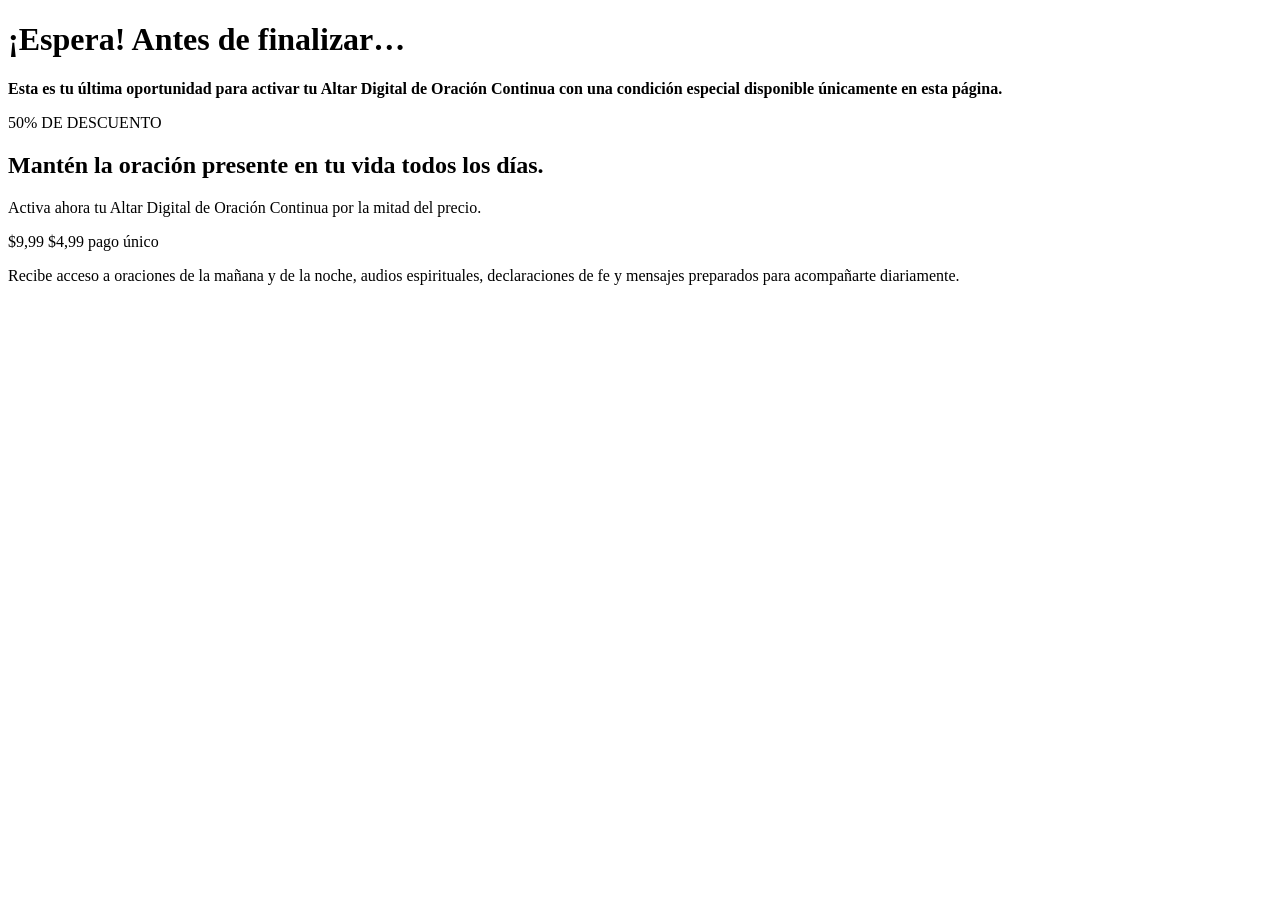
==== dow2/index.html @ 71f6337f "Adiciona pagina de oferta especial em /dow2 (Altar Digital, 50% off) Co-Authored-By: Claude Fable 5 " ====
<!DOCTYPE html>
<html lang="es">
<head>
  <meta charset="UTF-8">
  <meta name="viewport" content="width=device-width, initial-scale=1.0">
  <meta name="robots" content="noindex, nofollow">
  <meta name="theme-color" content="#c40000">

  <title>Espera — Oferta especial</title>
  <meta name="description" content="Última oportunidad: 50% de descuento, solo $4,99.">

  <!-- Fonts -->
  <link rel="preconnect" href="https://fonts.googleapis.com">
  <link rel="preconnect" href="https://fonts.gstatic.com" crossorigin>
  <link href="https://fonts.googleapis.com/css2?family=Inter:wght@400;600;700;800;900&display=swap" rel="stylesheet">

  <!-- Styles -->
  <link rel="stylesheet" href="/up3/assets/css/style.css">
</head>
<body>

  <!-- ============================================
       SEÇÃO 1 — ALERTA (fundo vermelho)
  ============================================= -->
  <header class="alert-bar">
    <div class="container">
      <h1 class="alert-bar__title">¡Espera! Antes de finalizar…</h1>
      <p class="alert-bar__text">
        <strong>Esta es tu última oportunidad para activar tu Altar Digital
        de Oración Continua con una condición especial disponible
        únicamente en esta página.</strong>
      </p>
    </div>
  </header>

  <!-- ============================================
       SEÇÃO 2 — OFERTA (fundo branco)
  ============================================= -->
  <main class="offer">
    <div class="container">

      <span class="offer__badge">50% DE DESCUENTO</span>

      <h2 class="offer__title">
        Mantén la oración presente en tu vida todos los días.
      </h2>

      <p class="offer__subtitle">
        Activa ahora tu Altar Digital de Oración Continua
        por la mitad del precio.
      </p>

      <div class="offer__price">
        <span class="offer__price-old">$9,99</span>
        <span class="offer__price-now">$4,99</span>
        <span class="offer__price-note">pago único</span>
      </div>

      <p class="offer__text">
        Recibe acceso a oraciones de la mañana y de la noche, audios
        espirituales, declaraciones de fe y mensajes preparados para
        acompañarte diariamente.
      </p>

      <!-- HOTMART - Sales Funnel Widget -->
      <div class="offer__cta">
        <div id="hotmart-sales-funnel"></div>
      </div>

    </div>
  </main>

  <!-- Scripts -->
  <script src="/up3/assets/js/main.js"></script>

  <!-- HOTMART - Sales Funnel Widget -->
  <script src="https://checkout.hotmart.com/lib/hotmart-checkout-elements.js"></script>
  <script src="/up3/assets/js/hotmart.js"></script>
</body>
</html>
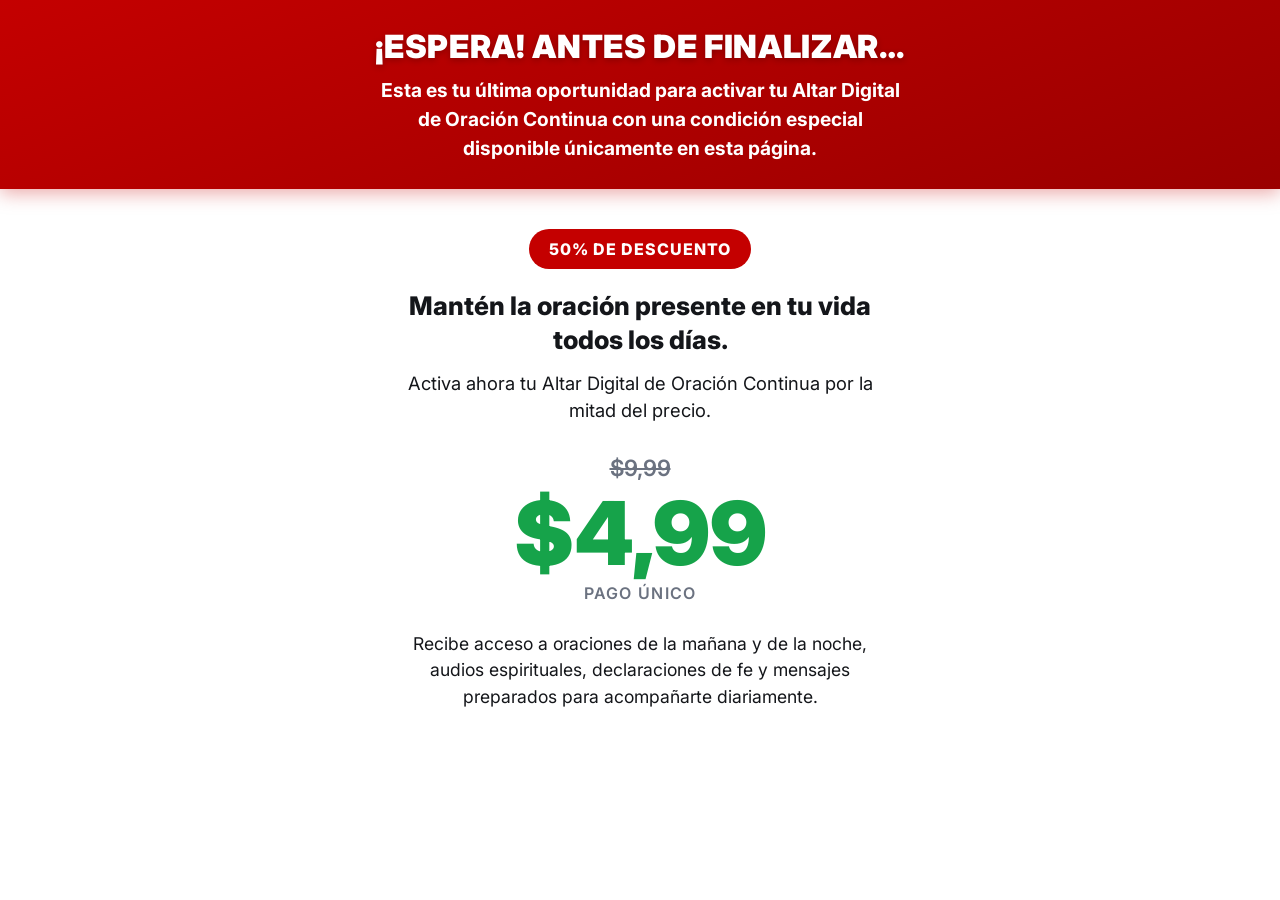
==== commit 8712f876: "Corrige caminhos dos assets de /up3 para /dow2 Co-Authored-By: Claude Fable 5 <noreply@anthropic.com" ====
--- a/dow2/index.html
+++ b/dow2/index.html
@@ -15,7 +15,7 @@
   <link href="https://fonts.googleapis.com/css2?family=Inter:wght@400;600;700;800;900&display=swap" rel="stylesheet">
 
   <!-- Styles -->
-  <link rel="stylesheet" href="/up3/assets/css/style.css">
+  <link rel="stylesheet" href="/dow2/assets/css/style.css">
 </head>
 <body>
 
@@ -71,10 +71,10 @@
   </main>
 
   <!-- Scripts -->
-  <script src="/up3/assets/js/main.js"></script>
+  <script src="/dow2/assets/js/main.js"></script>
 
   <!-- HOTMART - Sales Funnel Widget -->
   <script src="https://checkout.hotmart.com/lib/hotmart-checkout-elements.js"></script>
-  <script src="/up3/assets/js/hotmart.js"></script>
+  <script src="/dow2/assets/js/hotmart.js"></script>
 </body>
 </html>
--- a/dow2/assets/css/style.css
+++ b/dow2/assets/css/style.css
@@ -0,0 +1,202 @@
+/* ==========================================================
+   DOWNSELL (UP3) — STYLESHEET
+   Estrutura:
+   1. Variáveis de tema
+   2. Reset / base
+   3. Seção de alerta (vermelha)
+   4. Seção da oferta (branca)
+   5. Animações
+   6. Responsividade
+========================================================== */
+
+/* ----------------------------------------------------------
+   1. VARIÁVEIS DE TEMA
+---------------------------------------------------------- */
+:root {
+  --color-danger:        #c40000;
+  --color-danger-dark:   #9a0000;
+  --color-success:       #16a34a;
+  --color-white:         #ffffff;
+  --color-text:          #14161a;
+  --color-text-muted:    #6b7280;
+
+  --font-base: 'Inter', 'Segoe UI', Arial, Helvetica, sans-serif;
+
+  --container-width: 640px;
+  --radius: 12px;
+}
+
+/* ----------------------------------------------------------
+   2. RESET / BASE
+---------------------------------------------------------- */
+*,
+*::before,
+*::after {
+  margin: 0;
+  padding: 0;
+  box-sizing: border-box;
+}
+
+html {
+  -webkit-text-size-adjust: 100%;
+  scroll-behavior: smooth;
+}
+
+body {
+  font-family: var(--font-base);
+  background-color: var(--color-white);
+  color: var(--color-text);
+  line-height: 1.5;
+  -webkit-font-smoothing: antialiased;
+  text-rendering: optimizeLegibility;
+}
+
+.container {
+  width: 100%;
+  max-width: var(--container-width);
+  margin: 0 auto;
+  padding: 0 20px;
+}
+
+/* ----------------------------------------------------------
+   3. SEÇÃO DE ALERTA (VERMELHA)
+---------------------------------------------------------- */
+.alert-bar {
+  background: linear-gradient(
+    160deg,
+    var(--color-danger) 0%,
+    var(--color-danger-dark) 100%
+  );
+  color: var(--color-white);
+  text-align: center;
+  padding: 28px 0 26px;
+  box-shadow: 0 4px 18px rgba(196, 0, 0, 0.35);
+}
+
+.alert-bar__title {
+  font-size: clamp(1.4rem, 5.5vw, 2rem);
+  font-weight: 900;
+  text-transform: uppercase;
+  letter-spacing: 0.02em;
+  line-height: 1.2;
+  margin-bottom: 10px;
+  text-shadow: 0 2px 6px rgba(0, 0, 0, 0.25);
+}
+
+.alert-bar__text {
+  font-size: clamp(1rem, 4vw, 1.2rem);
+  max-width: 520px;
+  margin: 0 auto;
+}
+
+/* ----------------------------------------------------------
+   4. SEÇÃO DA OFERTA (BRANCA)
+---------------------------------------------------------- */
+.offer {
+  text-align: center;
+  padding: 40px 0 64px;
+}
+
+.offer__badge {
+  display: inline-block;
+  background-color: var(--color-danger);
+  color: var(--color-white);
+  font-size: clamp(0.85rem, 3.4vw, 1rem);
+  font-weight: 800;
+  letter-spacing: 0.06em;
+  padding: 8px 20px;
+  border-radius: 999px;
+  margin-bottom: 20px;
+}
+
+.offer__title {
+  font-size: clamp(1.2rem, 4.8vw, 1.6rem);
+  font-weight: 800;
+  line-height: 1.35;
+  max-width: 520px;
+  margin: 0 auto 12px;
+}
+
+.offer__subtitle {
+  font-size: clamp(0.95rem, 3.8vw, 1.15rem);
+  line-height: 1.5;
+  color: var(--color-text);
+  max-width: 480px;
+  margin: 0 auto 26px;
+}
+
+/* Preço em destaque máximo */
+.offer__price {
+  display: flex;
+  flex-direction: column;
+  align-items: center;
+  gap: 2px;
+  margin-bottom: 26px;
+}
+
+.offer__price-old {
+  font-size: clamp(1.1rem, 4.2vw, 1.4rem);
+  font-weight: 600;
+  color: var(--color-text-muted);
+  text-decoration: line-through;
+}
+
+.offer__price-now {
+  font-size: clamp(3.6rem, 16vw, 5.5rem);
+  font-weight: 900;
+  line-height: 1.05;
+  color: var(--color-success);
+  animation: pulse 1.6s ease-in-out infinite;
+}
+
+.offer__price-note {
+  font-size: clamp(0.85rem, 3.4vw, 1rem);
+  font-weight: 600;
+  color: var(--color-text-muted);
+  text-transform: uppercase;
+  letter-spacing: 0.08em;
+}
+
+.offer__text {
+  font-size: clamp(0.95rem, 3.8vw, 1.1rem);
+  max-width: 480px;
+  margin: 0 auto 30px;
+  color: var(--color-text);
+}
+
+/* Botão / checkout da Hotmart */
+.offer__cta {
+  max-width: 400px;
+  margin: 0 auto;
+}
+
+/* ----------------------------------------------------------
+   5. ANIMAÇÕES
+---------------------------------------------------------- */
+@keyframes pulse {
+  0%, 100% { transform: scale(1); }
+  50%      { transform: scale(1.045); }
+}
+
+@media (prefers-reduced-motion: reduce) {
+  .offer__price-now {
+    animation: none;
+  }
+}
+
+/* ----------------------------------------------------------
+   6. RESPONSIVIDADE
+---------------------------------------------------------- */
+@media (max-width: 480px) {
+  .alert-bar {
+    padding: 22px 0 20px;
+  }
+
+  .offer {
+    padding: 32px 0 48px;
+  }
+
+  .container {
+    padding: 0 16px;
+  }
+}
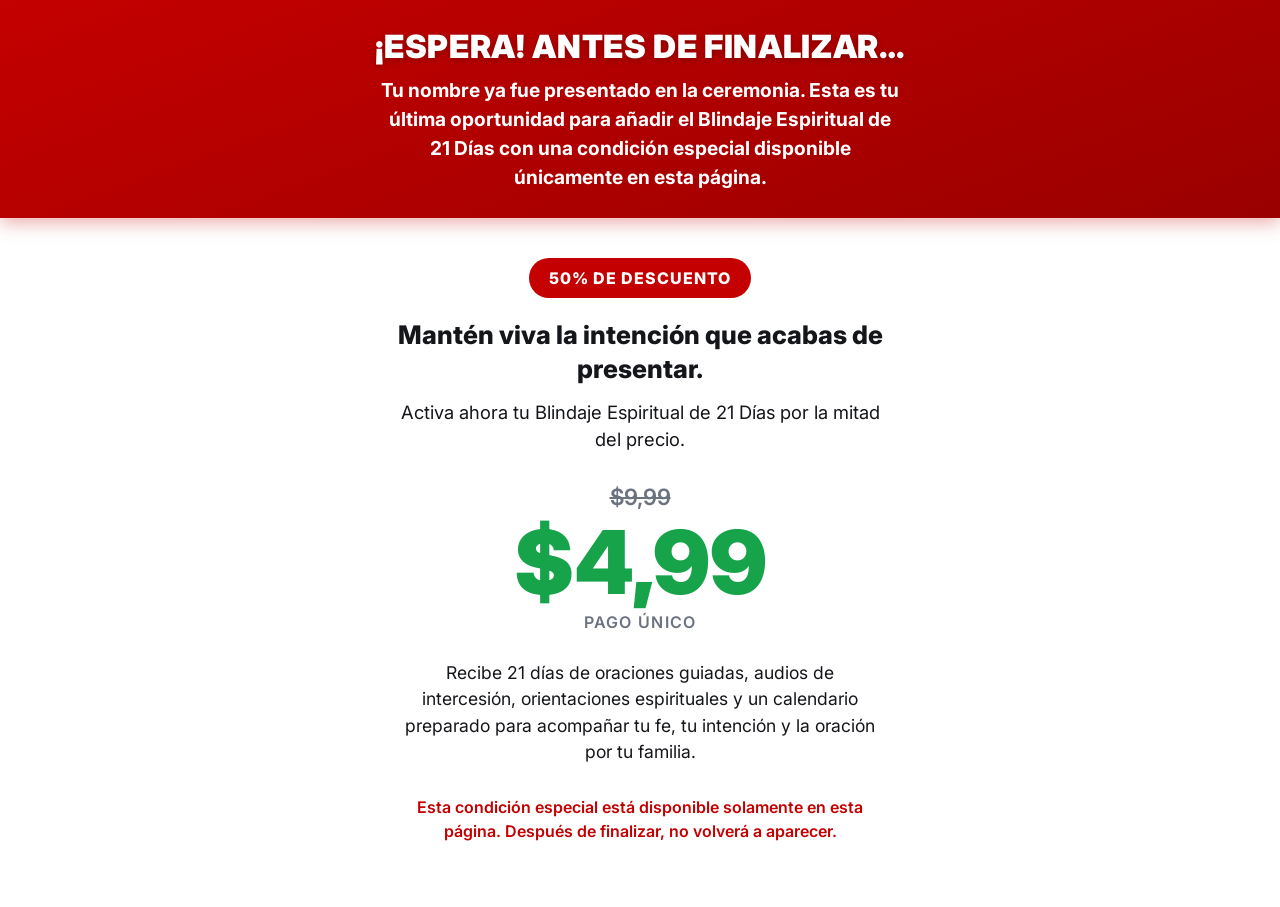
==== commit aed65536: "Atualiza copy da /dow2 para o Blindaje Espiritual de 21 Dias - Faixa vermelha, titulo, subtitulo e t" ====
--- a/dow2/index.html
+++ b/dow2/index.html
@@ -26,9 +26,9 @@
     <div class="container">
       <h1 class="alert-bar__title">¡Espera! Antes de finalizar…</h1>
       <p class="alert-bar__text">
-        <strong>Esta es tu última oportunidad para activar tu Altar Digital
-        de Oración Continua con una condición especial disponible
-        únicamente en esta página.</strong>
+        <strong>Tu nombre ya fue presentado en la ceremonia. Esta es tu última
+        oportunidad para añadir el Blindaje Espiritual de 21 Días con una
+        condición especial disponible únicamente en esta página.</strong>
       </p>
     </div>
   </header>
@@ -42,11 +42,11 @@
       <span class="offer__badge">50% DE DESCUENTO</span>
 
       <h2 class="offer__title">
-        Mantén la oración presente en tu vida todos los días.
+        Mantén viva la intención que acabas de presentar.
       </h2>
 
       <p class="offer__subtitle">
-        Activa ahora tu Altar Digital de Oración Continua
+        Activa ahora tu Blindaje Espiritual de 21 Días
         por la mitad del precio.
       </p>
 
@@ -57,15 +57,20 @@
       </div>
 
       <p class="offer__text">
-        Recibe acceso a oraciones de la mañana y de la noche, audios
-        espirituales, declaraciones de fe y mensajes preparados para
-        acompañarte diariamente.
+        Recibe 21 días de oraciones guiadas, audios de intercesión,
+        orientaciones espirituales y un calendario preparado para acompañar
+        tu fe, tu intención y la oración por tu familia.
       </p>
 
       <!-- HOTMART - Sales Funnel Widget -->
       <div class="offer__cta">
         <div id="hotmart-sales-funnel"></div>
       </div>
+
+      <p class="offer__urgency">
+        Esta condición especial está disponible solamente en esta página.
+        Después de finalizar, no volverá a aparecer.
+      </p>
 
     </div>
   </main>
--- a/dow2/assets/css/style.css
+++ b/dow2/assets/css/style.css
@@ -170,6 +170,16 @@
   margin: 0 auto;
 }
 
+/* Reforço de urgência (abaixo do botão) */
+.offer__urgency {
+  font-size: clamp(0.85rem, 3.4vw, 1rem);
+  font-weight: 600;
+  line-height: 1.5;
+  color: var(--color-danger);
+  max-width: 460px;
+  margin: 22px auto 0;
+}
+
 /* ----------------------------------------------------------
    5. ANIMAÇÕES
 ---------------------------------------------------------- */
